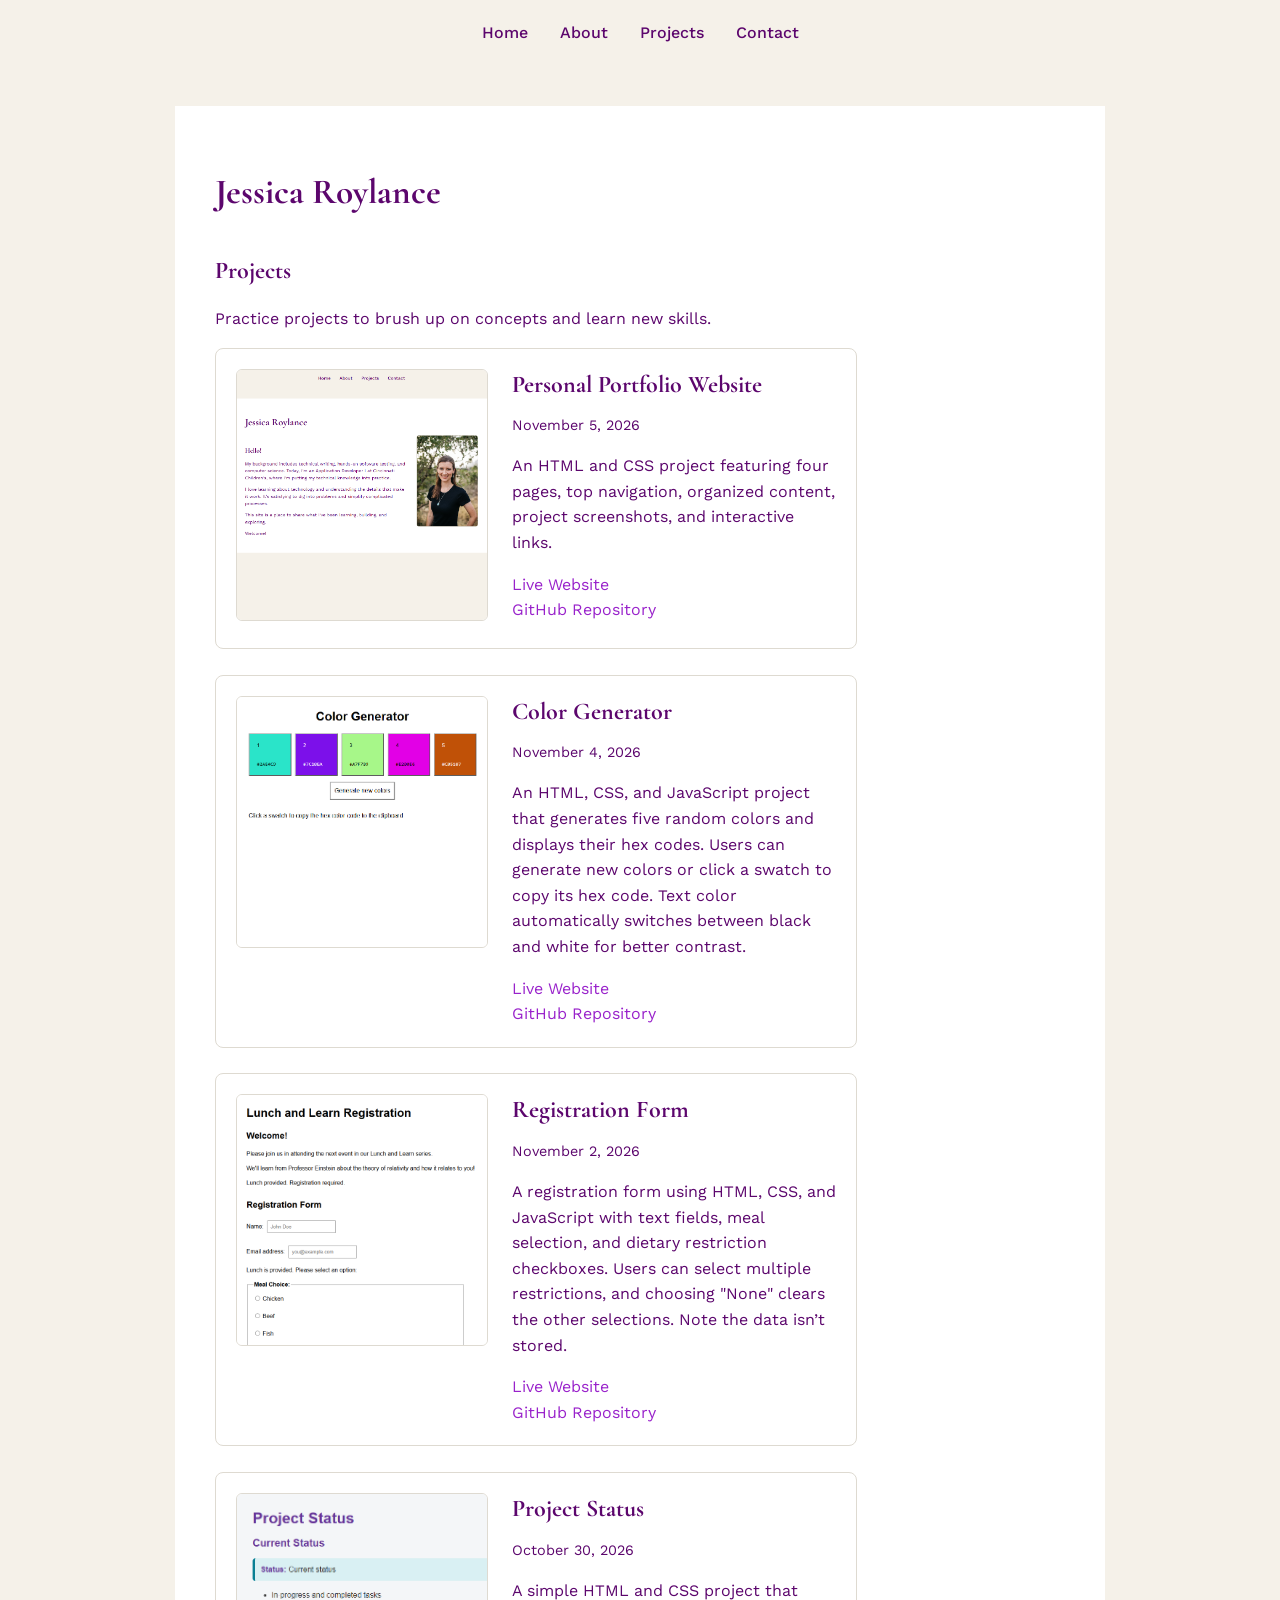
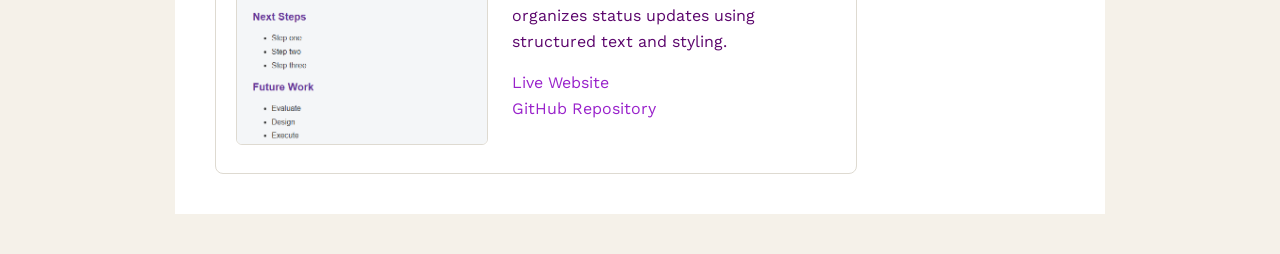
==== projects.html @ 05ec39d0 "Upload files" ====
<!DOCTYPE html>
<html lang="en">
<head>
  <meta charset="UTF-8">
  <meta name="viewport" content="width=device-width, initial-scale=1">
  <title>Jessica Roylance</title>
  <link rel="stylesheet" href="styles.css">
  <link rel="preconnect" href="https://fonts.googleapis.com">
<link rel="preconnect" href="https://fonts.gstatic.com" crossorigin>
<link href="https://fonts.googleapis.com/css2?family=Cormorant+Garamond:wght@500;600;700&family=Work+Sans:wght@400;500;600;700&display=swap" rel="stylesheet">
</head>
<body>
    <nav>
    <a href="index.html">Home</a>
    <a href="about.html">About</a>
    <a href="projects.html">Projects</a>
    <a href="contact.html">Contact</a>
</nav>
<main>
  <h1>Jessica Roylance</h1>

  <h2>Projects</h2>

  <p>Practice projects to brush up on concepts and learn new skills.</p>

<section class="project-card">
    <div class="project-content">
        <a href="https://jessicaroylance.github.io/" target="_blank" rel="noopener noreferrer">
            <img src="images/portfolio-website.png" alt="Screenshot of my Personal Portfolio Website">
        </a>

        <div class="project-details">
            <h2 class="project-title">Personal Portfolio Website</h2>
            <p class="project-date">November 5, 2026</p>

            <p>
                An HTML and CSS project featuring four pages, top navigation,
                organized content, project screenshots, and interactive links.
            </p>

            <div class="project-links">
                <a href="https://jessicaroylance.github.io/" target="_blank" rel="noopener noreferrer">Live Website</a>
                <br>
                <a href="https://github.com/JessicaRoylance/jessicaroylance.github.io" target="_blank" rel="noopener noreferrer">GitHub Repository</a>
            </div>
        </div>
    </div>
</section>

<br>
  <section class="project-card">
    <div class="project-content">
        <a href="https://jessicaroylance.github.io/Color-generator/" target="_blank" rel="noopener noreferrer">
            <img src="images/color-generator.png" alt="Screenshot of the Color Generator">
        </a>

        <div class="project-details">
            <h2 class="project-title">Color Generator</h2>
            <p class="project-date">November 4, 2026</p>

            <p>
                An HTML, CSS, and JavaScript project that generates five random colors and displays their hex codes. Users can generate new colors or click a swatch to copy its hex code. Text color automatically switches between black and white for better contrast.
            </p>

            <div class="project-links">
                <a href="https://jessicaroylance.github.io/Color-generator/" target="_blank" rel="noopener noreferrer">Live Website</a>
                <br>
                <a href="https://github.com/JessicaRoylance/Color-generator" target="_blank" rel="noopener noreferrer">GitHub Repository</a>
            </div>
        </div>
    </div>
</section>

<br>

<section class="project-card">
    <div class="project-content">
        <a href="https://jessicaroylance.github.io/Registration-form/" target="_blank" rel="noopener noreferrer">
            <img src="images/registration-form.png" alt="Screenshot of the Lunch and Learn Registration form">
        </a>

        <div class="project-details">
            <h2 class="project-title">Registration Form</h2>
            <p class="project-date">November 2, 2026</p>

            <p>
                A registration form using HTML, CSS, and JavaScript with text fields, meal selection, and dietary restriction checkboxes. Users can select multiple restrictions, and choosing "None" clears the other selections. Note the data isn’t stored.
            </p>

            <div class="project-links">
                <a href="https://jessicaroylance.github.io/Registration-form/" target="_blank" rel="noopener noreferrer">Live Website</a>
                  <br>
                <a href="https://github.com/JessicaRoylance/Registration-form" target="_blank" rel="noopener noreferrer">GitHub Repository</a>
            </div>
        </div>
    </div>
</section>
<br>
<section class="project-card">
    <div class="project-content">
        <a href="https://jessicaroylance.github.io/Project_status/" target="_blank" rel="noopener noreferrer">
            <img src="images/project-status.png" alt="Screenshot of the Project Status page">
        </a>

        <div class="project-details">
            <h2 class="project-title">Project Status</h2>
            <p class="project-date">October 30, 2026</p>

            <p>
                A simple HTML and CSS project that organizes status updates using structured text and styling.
            </p>

            <div class="project-links">
                <a href="https://jessicaroylance.github.io/Project_status/" target="_blank" rel="noopener noreferrer">Live Website</a> 
                <br>
                <a href="https://github.com/JessicaRoylance/Project_status" target="_blank" rel="noopener noreferrer">GitHub Repository</a>
            </div>
        </div>
    </div>
</section>
</main>
</body>
</html>
---- styles.css ----
/* Color palette */
:root {
    --color-background: #F5F1E9;
    --color-surface: #FFFFFF;
    --color-text: #5c066d;
    --color-heading: #5c066d;
    --color-accent: #9922cb;
    --color-border: #DEDAD1;
}

/* Base styles */
body {
    font-family: "Work Sans", sans-serif;
    margin: 0;
    padding: 0;
    background-color: var(--color-background);
    color: var(--color-text);
    line-height: 1.6;
}

/* Main content */
main {
    max-width: 850px;
    margin: 40px auto;
    padding: 40px;
    background-color: var(--color-surface);
}

/* Headings */
h1, h2, h3 {
    color: var(--color-heading);
    line-height: 1.3;
    font-family: "Cormorant Garamond", serif;
}

h1 {
    font-size: 2.2rem;
}

h2 {
    font-size: 1.5rem;
    margin-top: 2.5rem;
}

.project-title {
    margin-top: 0;
    margin-bottom: 8px;
    color: var(--color-heading);
    line-height: 1.3;
    font-family: "Cormorant Garamond", serif;
}


/* Links */
a {
    color: var(--color-accent);
}

a:hover {
    color: var(--color-heading);
}

/* Lists */
li {
    margin-bottom: 12px;
}

/* Smaller screens */
@media (max-width: 700px) {
    main {
        margin: 16px;
        padding: 24px;
    }

    h1 {
        font-size: 1.8rem;
    }
}

/* Navigation */
nav {
    display: flex;
    justify-content: center;
    gap: 32px;
    padding: 20px;
}

nav a {
    color: var(--color-heading);
    text-decoration: none;
    font-weight: 500;
}

nav a:hover {
    color: var(--color-accent);
    text-decoration: underline;
}

.project-card {
    background-color: var(--color-surface);
    border: 1px solid var(--color-border);
    border-radius: 8px;
    padding: 20px;
    max-width: 600px;
}

.project-content {
    display: flex;
    gap: 24px;
}

.project-card img {
    width: 250px;
    height: auto;
    border-radius: 6px;
    border: 1px solid var(--color-border);
}

.project-details {
    flex: 1;
}

.project-date {
    font-size: 0.9rem;
    color: var(--color-text);
}

.project-links a {
    color: var(--color-accent);
    text-decoration: none;
}

.project-links a:hover {
    color: var(--color-heading);
    text-decoration: underline;
}

.intro-layout {
    display: flex;
    align-items: flex-start;
    gap: 30px;
}

.intro-text {
    flex: 1;
}

.intro-image {
    width: 220px;
    max-width: 35%;
    height: auto;
    border: 1px solid var(--color-border);
    border-radius: 8px;
}

@media (max-width: 600px) {
    .intro-layout {
        flex-direction: column;
    }

    .intro-image {
        width: 100%;
        max-width: 300px;
    }
}

.contact-links {
    display: flex;
    flex-direction: column;
    gap: 15px;
}

.contact-links a {
    color: var(--color-accent);
    text-decoration: none;
}

.contact-links a:hover {
    color: var(--color-heading);
    text-decoration: underline;
}
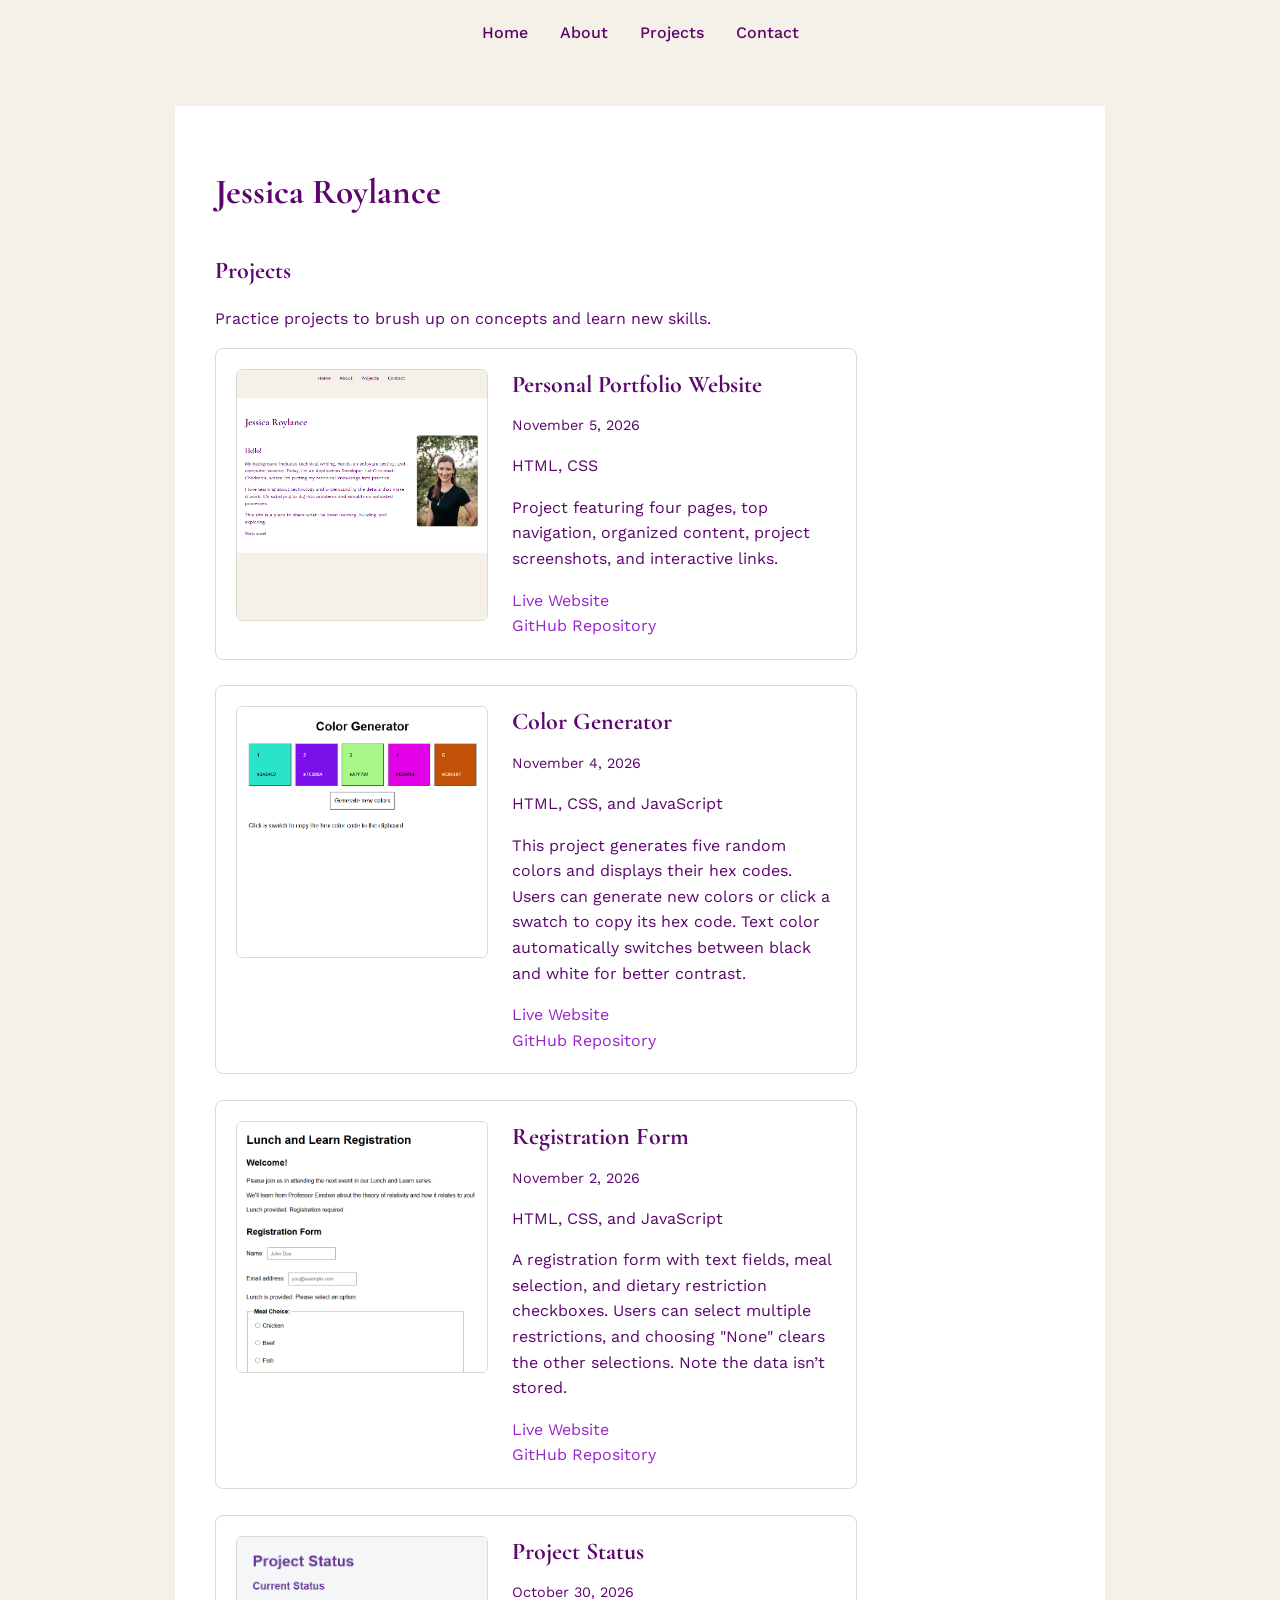
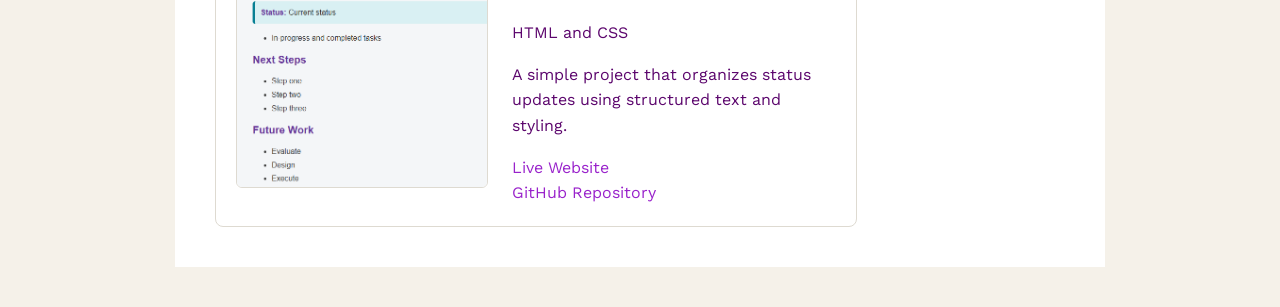
==== commit a412d3c6: "Update projects.html to put the code languages on separate lines" ====
--- a/projects.html
+++ b/projects.html
@@ -34,10 +34,14 @@
             <p class="project-date">November 5, 2026</p>
 
             <p>
-                An HTML and CSS project featuring four pages, top navigation,
+                HTML, CSS
+            </p>
+
+             <p>
+                Project featuring four pages, top navigation,
                 organized content, project screenshots, and interactive links.
             </p>
-
+          
             <div class="project-links">
                 <a href="https://jessicaroylance.github.io/" target="_blank" rel="noopener noreferrer">Live Website</a>
                 <br>
@@ -59,7 +63,11 @@
             <p class="project-date">November 4, 2026</p>
 
             <p>
-                An HTML, CSS, and JavaScript project that generates five random colors and displays their hex codes. Users can generate new colors or click a swatch to copy its hex code. Text color automatically switches between black and white for better contrast.
+                HTML, CSS, and JavaScript
+            </p>
+
+          <p>
+                This project generates five random colors and displays their hex codes. Users can generate new colors or click a swatch to copy its hex code. Text color automatically switches between black and white for better contrast.
             </p>
 
             <div class="project-links">
@@ -84,7 +92,11 @@
             <p class="project-date">November 2, 2026</p>
 
             <p>
-                A registration form using HTML, CSS, and JavaScript with text fields, meal selection, and dietary restriction checkboxes. Users can select multiple restrictions, and choosing "None" clears the other selections. Note the data isn’t stored.
+                HTML, CSS, and JavaScript
+            </p>
+
+           <p>
+                A registration form with text fields, meal selection, and dietary restriction checkboxes. Users can select multiple restrictions, and choosing "None" clears the other selections. Note the data isn’t stored.
             </p>
 
             <div class="project-links">
@@ -107,7 +119,11 @@
             <p class="project-date">October 30, 2026</p>
 
             <p>
-                A simple HTML and CSS project that organizes status updates using structured text and styling.
+                HTML and CSS
+            </p>
+
+          <p>
+                A simple project that organizes status updates using structured text and styling.
             </p>
 
             <div class="project-links">
@@ -120,4 +136,4 @@
 </section>
 </main>
 </body>
-</html>+</html>
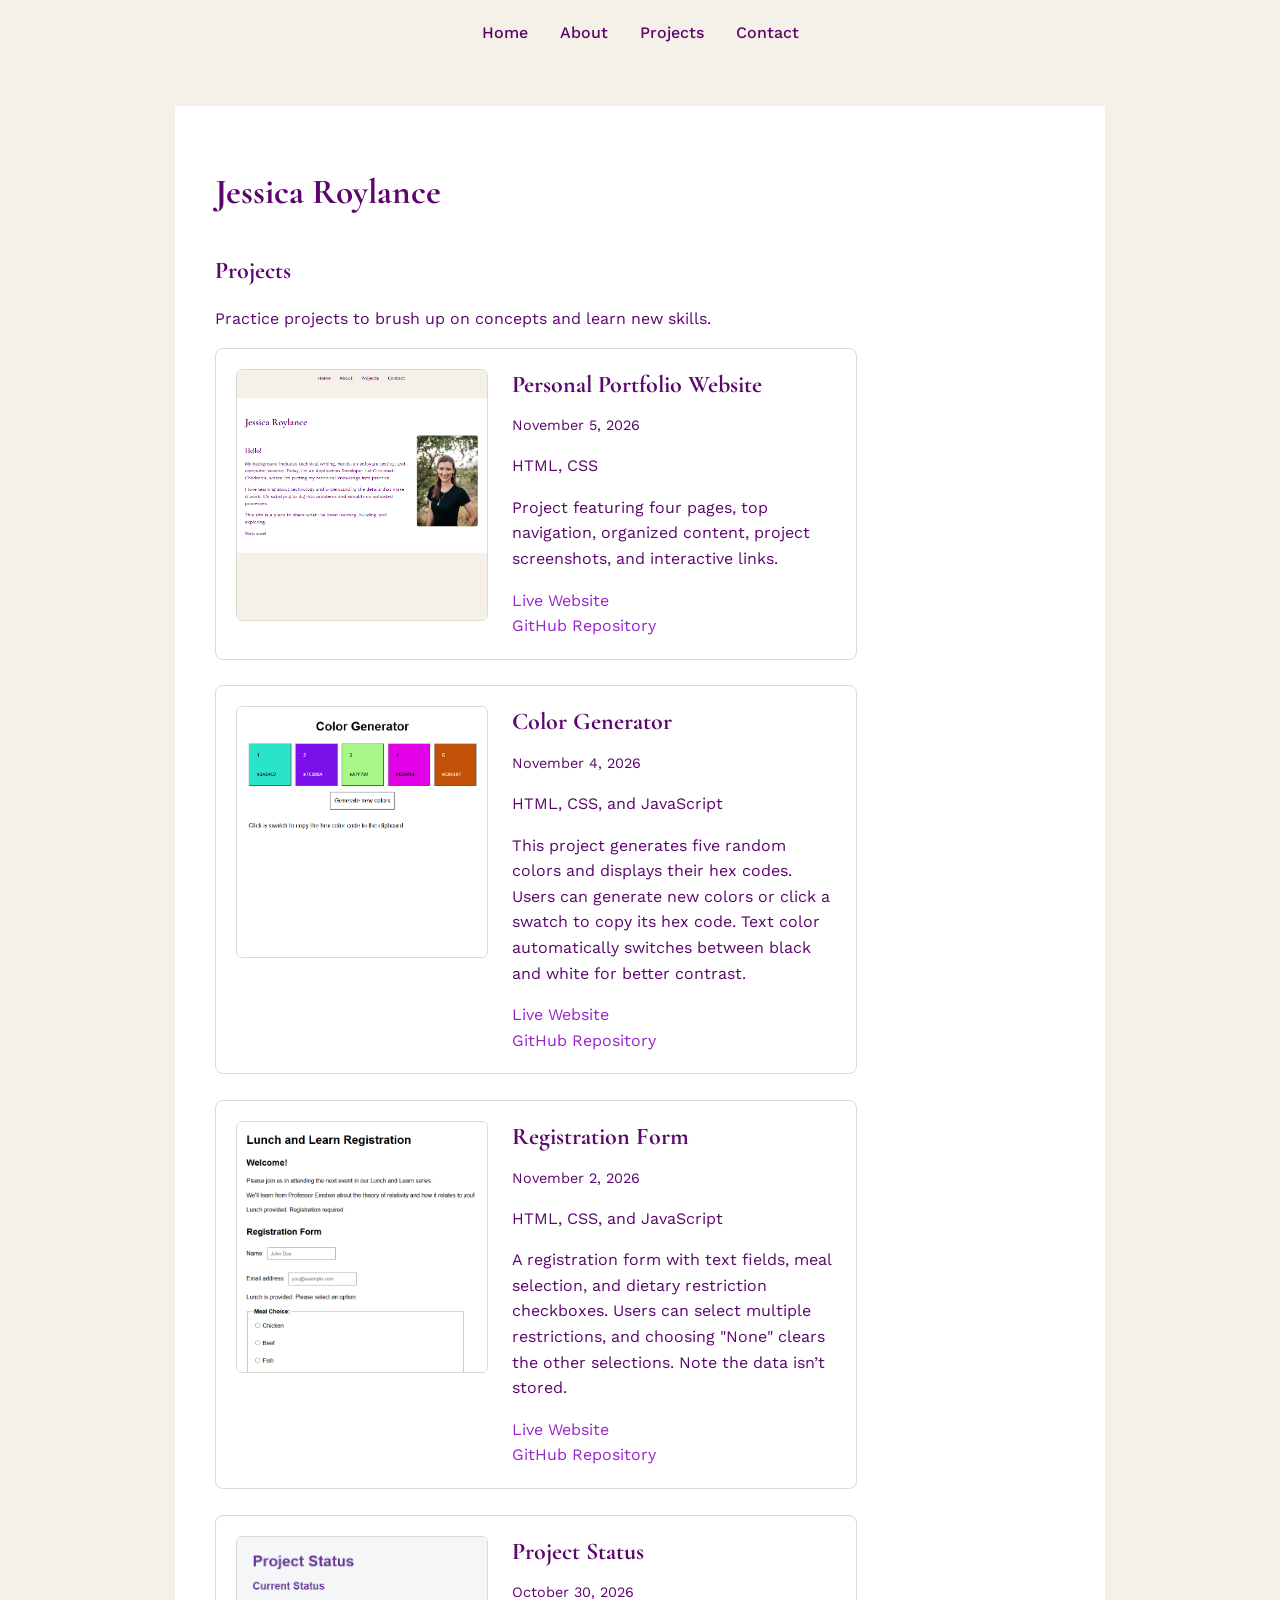
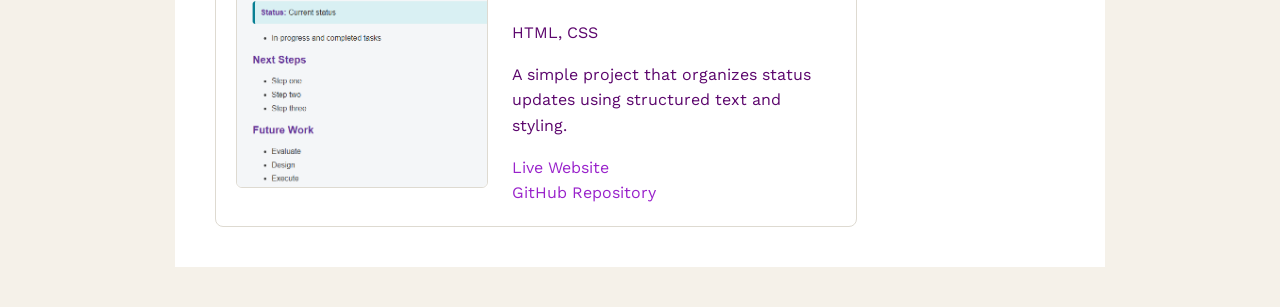
==== commit ab5a8eb8: "Update projects.html small grammar fix" ====
--- a/projects.html
+++ b/projects.html
@@ -119,7 +119,7 @@
             <p class="project-date">October 30, 2026</p>
 
             <p>
-                HTML and CSS
+                HTML, CSS
             </p>
 
           <p>
